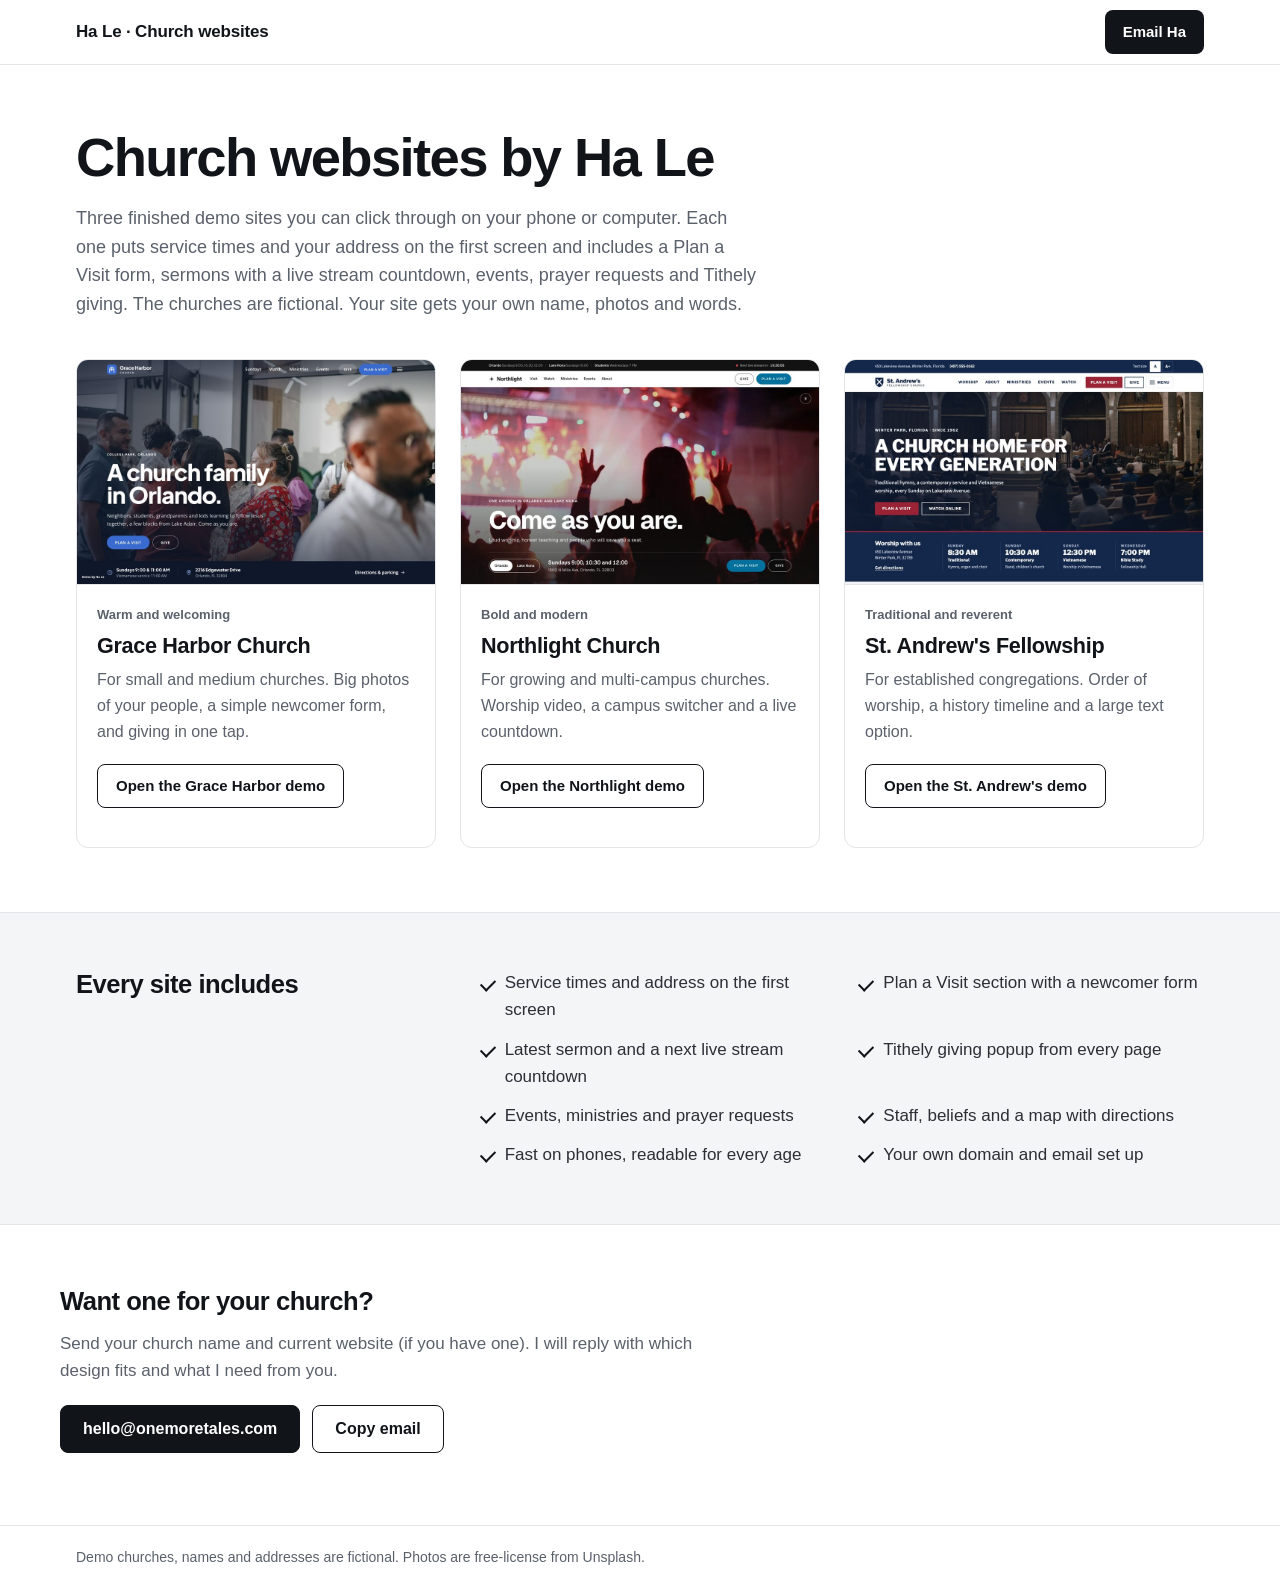
==== churches/index.html @ 7efd52bd "Add church websites at /churches; contact email hello@onemoretales.com" ====
<!doctype html>
<html lang="en">
<head>
<meta charset="utf-8">
<meta name="viewport" content="width=device-width, initial-scale=1, viewport-fit=cover">
<title>Church Websites by Ha Le</title>
<meta name="description" content="Three church website designs you can click through: warm, bold and traditional. Service times on the first screen, Plan a Visit, sermons, events, prayer and Tithely giving built in.">
<meta name="theme-color" content="#ffffff">
<style>
:root {
  --bg: #ffffff; --soft: #f4f5f7; --line: #e3e5e8; --ink: #111418; --text: #2b2f36; --muted: #5b616b;
  --font: -apple-system, BlinkMacSystemFont, "Segoe UI", Roboto, "Helvetica Neue", Arial, sans-serif;
}
* { box-sizing: border-box; }
html { -webkit-text-size-adjust: 100%; }
body { margin: 0; background: var(--bg); color: var(--text); font: 17px/1.6 var(--font); -webkit-font-smoothing: antialiased; }
a { color: inherit; }
img { display: block; max-width: 100%; height: auto; }
:focus-visible { outline: 3px solid #2563eb; outline-offset: 3px; }
.wrap { max-width: 1160px; margin: 0 auto; padding: 0 max(16px, env(safe-area-inset-left)); }
header.top { border-bottom: 1px solid var(--line); }
.top-in { display: flex; align-items: center; justify-content: space-between; gap: 16px; min-height: 64px; }
.name { display: inline-flex; align-items: center; min-height: 44px; font-weight: 700; color: var(--ink); text-decoration: none; letter-spacing: -0.01em; }
.top a.mail { display: inline-flex; align-items: center; min-height: 44px; padding: 0 18px; border-radius: 8px; background: var(--ink); color: #fff; text-decoration: none; font-weight: 600; font-size: 15px; }
.top a.mail:hover { background: #2b2f36; }
.intro { padding-top: 64px; padding-bottom: 40px; }
.intro h1, .intro p { max-width: 760px; text-wrap: balance; }
h1 { margin: 0 0 16px; color: var(--ink); font-size: clamp(2.2rem, 5vw, 3.4rem); line-height: 1.08; letter-spacing: -0.03em; font-weight: 750; }
.intro p { margin: 0; color: var(--muted); font-size: 1.125rem; }
.grid { display: grid; grid-template-columns: repeat(3, minmax(0, 1fr)); gap: 24px; padding-bottom: 64px; }
.demo { display: flex; flex-direction: column; border: 1px solid var(--line); border-radius: 12px; overflow: hidden; background: #fff; transition: border-color .15s ease-out, box-shadow .15s ease-out; }
.demo:hover { border-color: #c9cdd3; box-shadow: 0 6px 20px rgba(17,20,24,.08); }
.shot { display: block; aspect-ratio: 16 / 10; background: var(--soft); border-bottom: 1px solid var(--line); }
.shot img { width: 100%; height: 100%; object-fit: cover; object-position: top; }
.body { display: flex; flex-direction: column; gap: 8px; padding: 20px 20px 22px; flex: 1; }
.tag { margin: 0; font-size: 13px; font-weight: 600; color: var(--muted); }
.body h2 { margin: 0; font-size: 1.35rem; line-height: 1.2; color: var(--ink); letter-spacing: -0.015em; }
.body p.desc { margin: 0; color: var(--muted); font-size: 16px; }
.open { margin-top: auto; padding-top: 12px; }
.open a { display: inline-flex; align-items: center; gap: 8px; min-height: 44px; padding: 0 18px; border-radius: 8px; border: 1px solid var(--ink); color: var(--ink); text-decoration: none; font-weight: 600; font-size: 15px; transition: background-color .15s, color .15s; }
.open a:hover { background: var(--ink); color: #fff; }
.band { background: var(--soft); border-top: 1px solid var(--line); border-bottom: 1px solid var(--line); padding: 56px 0; }
.band-in { display: grid; grid-template-columns: 1fr 2fr; gap: 40px; }
.band h2 { margin: 0; font-size: 1.6rem; line-height: 1.2; color: var(--ink); letter-spacing: -0.02em; }
.list { margin: 0; padding: 0; list-style: none; display: grid; grid-template-columns: 1fr 1fr; gap: 12px 32px; }
.list li { padding-left: 26px; position: relative; }
.list li::before { content: ""; position: absolute; left: 2px; top: .55em; width: 12px; height: 7px; border-left: 2px solid var(--ink); border-bottom: 2px solid var(--ink); transform: rotate(-45deg); }
.contact { padding: 56px 0 72px; }
.contact h2 { margin: 0 0 8px; font-size: 1.6rem; color: var(--ink); letter-spacing: -0.02em; }
.contact p { margin: 0 0 20px; color: var(--muted); max-width: 40em; }
.row { display: flex; gap: 12px; flex-wrap: wrap; align-items: center; }
.btn { display: inline-flex; align-items: center; min-height: 48px; padding: 0 22px; border-radius: 8px; font: 600 16px var(--font); text-decoration: none; cursor: pointer; border: 1px solid var(--ink); }
.btn-dark { background: var(--ink); color: #fff; }
.btn-dark:hover { background: #2b2f36; }
.btn-line { background: #fff; color: var(--ink); }
.btn-line:hover { background: var(--soft); }
footer { border-top: 1px solid var(--line); padding: 20px 0 28px; color: var(--muted); font-size: 14px; }
@media (max-width: 960px) { .grid { grid-template-columns: 1fr 1fr; } .band-in { grid-template-columns: 1fr; gap: 20px; } }
@media (max-width: 640px) {
  .intro { padding-top: 40px; padding-bottom: 28px; }
  .intro p { text-wrap: pretty; }
  .grid { grid-template-columns: 1fr; gap: 16px; padding-bottom: 48px; }
  .list { grid-template-columns: 1fr; }
  .band, .contact { padding: 40px 0; }
  .top a.mail { padding: 0 14px; }
}
@media (prefers-reduced-motion: reduce) { * { transition: none !important; } }
</style>
</head>
<body>
<header class="top">
  <div class="wrap top-in">
    <a class="name" href="./">Ha Le · Church websites</a>
    <a class="mail" href="mailto:hello@onemoretales.com">Email Ha</a>
  </div>
</header>

<main>
  <section class="wrap intro">
    <h1>Church websites by Ha Le</h1>
    <p>Three finished demo sites you can click through on your phone or computer. Each one puts service times and your address on the first screen and includes a Plan a Visit form, sermons with a live stream countdown, events, prayer requests and Tithely giving. The churches are fictional. Your site gets your own name, photos and words.</p>
  </section>

  <section class="wrap grid" aria-label="Demo sites">
    <article class="demo">
      <a class="shot" href="grace/" tabindex="-1" aria-hidden="true"><img src="previews/grace.jpg" width="960" height="600" alt="" loading="lazy"></a>
      <div class="body">
        <p class="tag">Warm and welcoming</p>
        <h2>Grace Harbor Church</h2>
        <p class="desc">For small and medium churches. Big photos of your people, a simple newcomer form, and giving in one tap.</p>
        <p class="open"><a href="grace/">Open the Grace Harbor demo</a></p>
      </div>
    </article>
    <article class="demo">
      <a class="shot" href="bold/" tabindex="-1" aria-hidden="true"><img src="previews/bold.jpg" width="960" height="600" alt="" loading="lazy"></a>
      <div class="body">
        <p class="tag">Bold and modern</p>
        <h2>Northlight Church</h2>
        <p class="desc">For growing and multi-campus churches. Worship video, a campus switcher and a live countdown.</p>
        <p class="open"><a href="bold/">Open the Northlight demo</a></p>
      </div>
    </article>
    <article class="demo">
      <a class="shot" href="heritage/" tabindex="-1" aria-hidden="true"><img src="previews/heritage.jpg" width="960" height="600" alt="" loading="lazy"></a>
      <div class="body">
        <p class="tag">Traditional and reverent</p>
        <h2>St. Andrew's Fellowship</h2>
        <p class="desc">For established congregations. Order of worship, a history timeline and a large text option.</p>
        <p class="open"><a href="heritage/">Open the St. Andrew's demo</a></p>
      </div>
    </article>
  </section>

  <section class="band" aria-labelledby="inc-title">
    <div class="wrap band-in">
      <h2 id="inc-title">Every site includes</h2>
      <ul class="list">
        <li>Service times and address on the first screen</li>
        <li>Plan a Visit section with a newcomer form</li>
        <li>Latest sermon and a next live stream countdown</li>
        <li>Tithely giving popup from every page</li>
        <li>Events, ministries and prayer requests</li>
        <li>Staff, beliefs and a map with directions</li>
        <li>Fast on phones, readable for every age</li>
        <li>Your own domain and email set up</li>
      </ul>
    </div>
  </section>

  <section class="wrap contact" aria-labelledby="contact-title">
    <h2 id="contact-title">Want one for your church?</h2>
    <p>Send your church name and current website (if you have one). I will reply with which design fits and what I need from you.</p>
    <div class="row">
      <a class="btn btn-dark" href="mailto:hello@onemoretales.com">hello@onemoretales.com</a>
      <button class="btn btn-line" type="button" id="copy">Copy email</button>
    </div>
  </section>
</main>

<footer>
  <div class="wrap">Demo churches, names and addresses are fictional. Photos are free-license from Unsplash.</div>
</footer>
<script>
document.getElementById('copy').addEventListener('click', function () {
  var b = this, done = function (t) { b.textContent = t; setTimeout(function () { b.textContent = 'Copy email'; }, 1600); };
  if (navigator.clipboard) navigator.clipboard.writeText('hello@onemoretales.com').then(function () { done('Copied'); }, function () { done('hello@onemoretales.com'); });
  else done('hello@onemoretales.com');
});
</script>
</body>
</html>
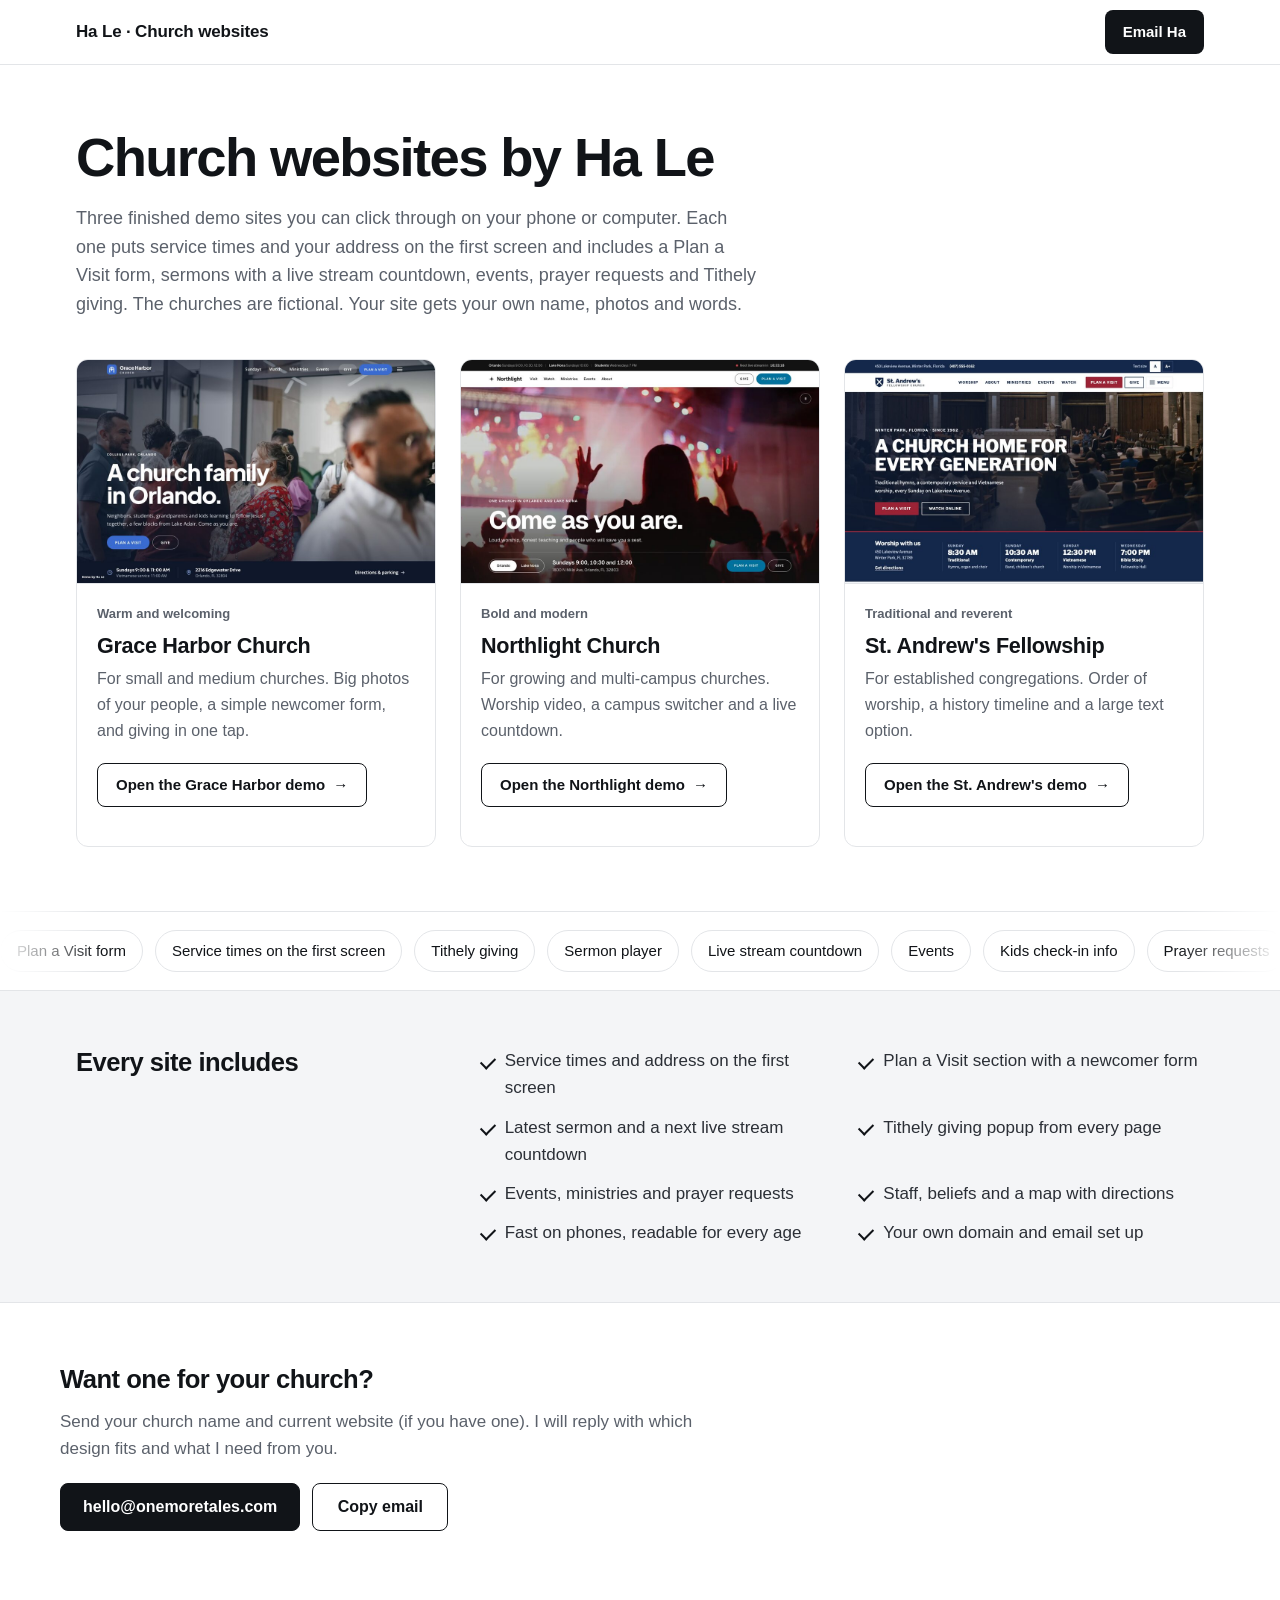
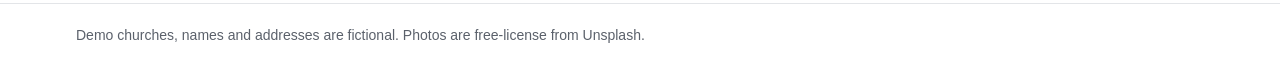
==== commit 15d972e7: "Grace Harbor demo and churches landing: smooth interactive effects" ====
--- a/churches/index.html
+++ b/churches/index.html
@@ -6,6 +6,7 @@
 <title>Church Websites by Ha Le</title>
 <meta name="description" content="Three church website designs you can click through: warm, bold and traditional. Service times on the first screen, Plan a Visit, sermons, events, prayer and Tithely giving built in.">
 <meta name="theme-color" content="#ffffff">
+<link rel="icon" href="../favicon.png">
 <style>
 :root {
   --bg: #ffffff; --soft: #f4f5f7; --line: #e3e5e8; --ink: #111418; --text: #2b2f36; --muted: #5b616b;
@@ -64,7 +65,48 @@
   .band, .contact { padding: 40px 0; }
   .top a.mail { padding: 0 14px; }
 }
-@media (prefers-reduced-motion: reduce) { * { transition: none !important; } }
+/* ---- interaction layer (transform/opacity only) ---- */
+:root { --ease: cubic-bezier(.2, .7, .3, 1); }
+header.top { position: sticky; top: 0; z-index: 10; background: #fff; transition: box-shadow .25s var(--ease); }
+header.top.scrolled { box-shadow: 0 6px 20px rgba(17,20,24,.07); }
+.top a.mail, .btn, .open a { transition: background-color .15s, color .15s, transform .18s var(--ease), box-shadow .18s var(--ease); }
+@media (hover: hover) {
+  .top a.mail:hover, .btn:hover, .open a:hover { transform: translateY(-2px); box-shadow: 0 8px 18px rgba(17,20,24,.16); }
+}
+.top a.mail:active, .btn:active, .open a:active { transform: scale(.97); box-shadow: none; transition-duration: .08s; }
+.intro > * { animation: rise .55s var(--ease) both; }
+.intro > :nth-child(2) { animation-delay: .07s; }
+.grid .demo { animation: rise .6s var(--ease) backwards; }
+.grid .demo:nth-child(1) { animation-delay: .14s; } .grid .demo:nth-child(2) { animation-delay: .21s; } .grid .demo:nth-child(3) { animation-delay: .28s; }
+@keyframes rise { from { opacity: 0; transform: translateY(18px); } }
+.demo { position: relative; transform: perspective(900px) rotateX(var(--rx, 0deg)) rotateY(var(--ry, 0deg)) translateY(var(--lift, 0px)); transition: transform .35s var(--ease), border-color .15s, box-shadow .3s var(--ease); }
+.demo.tilting { transition: transform .08s linear, border-color .15s, box-shadow .3s var(--ease); }
+@media (hover: hover) { .demo:hover { --lift: -6px; box-shadow: 0 18px 40px rgba(17,20,24,.12); } }
+.shot { overflow: hidden; position: relative; }
+.shot img { transition: transform .6s var(--ease); }
+@media (hover: hover) { .demo:hover .shot img { transform: scale(1.045); } }
+.shot::after { content: ""; position: absolute; inset: 0; background: radial-gradient(circle at var(--gx, 50%) var(--gy, 0%), rgba(255,255,255,.28), rgba(255,255,255,0) 55%); opacity: 0; transition: opacity .3s; pointer-events: none; }
+.demo.tilting .shot::after { opacity: 1; }
+.open a::after { content: "\2192"; display: inline-block; transition: transform .2s var(--ease); }
+.open a:hover::after { transform: translateX(4px); }
+.marquee { overflow: hidden; border-top: 1px solid var(--line); padding: 18px 0; mask-image: linear-gradient(90deg, transparent, #000 8%, #000 92%, transparent); -webkit-mask-image: linear-gradient(90deg, transparent, #000 8%, #000 92%, transparent); }
+.mq-track { display: flex; gap: 12px; width: max-content; animation: mq 40s linear infinite; }
+.marquee:hover .mq-track { animation-play-state: paused; }
+.mq-track span { white-space: nowrap; padding: 8px 16px; border: 1px solid var(--line); border-radius: 999px; font-size: 15px; color: var(--ink); background: #fff; }
+@keyframes mq { to { transform: translateX(-50%); } }
+.rv { opacity: 0; translate: 0 16px; }
+.rv.in { opacity: 1; translate: 0 0; transition: opacity .45s var(--ease) var(--d, 0s), translate .45s var(--ease) var(--d, 0s); }
+.list li::before { transition: transform .3s var(--ease) var(--d, 0s); }
+.list li.rv::before { transform: rotate(-45deg) scale(0); }
+.list li.rv.in::before { transform: rotate(-45deg) scale(1); }
+#copy { min-width: 8.5em; justify-content: center; }
+#copy.done { background: var(--ink); color: #fff; }
+@media (prefers-reduced-motion: reduce) {
+  *, *::before, *::after { animation: none !important; transition: none !important; }
+  .rv { opacity: 1 !important; translate: none !important; }
+  .demo { transform: none !important; }
+  .mq-track { flex-wrap: wrap; width: auto; }
+}
 </style>
 </head>
 <body>
@@ -111,6 +153,13 @@
     </article>
   </section>
 
+  <div class="marquee" aria-hidden="true">
+    <div class="mq-track">
+      <span>Plan a Visit form</span><span>Service times on the first screen</span><span>Tithely giving</span><span>Sermon player</span><span>Live stream countdown</span><span>Events</span><span>Kids check-in info</span><span>Prayer requests</span><span>Staff and beliefs</span><span>Map and directions</span><span>Fast on phones</span>
+      <span>Plan a Visit form</span><span>Service times on the first screen</span><span>Tithely giving</span><span>Sermon player</span><span>Live stream countdown</span><span>Events</span><span>Kids check-in info</span><span>Prayer requests</span><span>Staff and beliefs</span><span>Map and directions</span><span>Fast on phones</span>
+    </div>
+  </div>
+
   <section class="band" aria-labelledby="inc-title">
     <div class="wrap band-in">
       <h2 id="inc-title">Every site includes</h2>
@@ -141,11 +190,54 @@
   <div class="wrap">Demo churches, names and addresses are fictional. Photos are free-license from Unsplash.</div>
 </footer>
 <script>
-document.getElementById('copy').addEventListener('click', function () {
-  var b = this, done = function (t) { b.textContent = t; setTimeout(function () { b.textContent = 'Copy email'; }, 1600); };
-  if (navigator.clipboard) navigator.clipboard.writeText('hello@onemoretales.com').then(function () { done('Copied'); }, function () { done('hello@onemoretales.com'); });
-  else done('hello@onemoretales.com');
-});
+(function () {
+  var reduce = matchMedia('(prefers-reduced-motion: reduce)').matches, hasIO = 'IntersectionObserver' in window;
+  /* sticky header gains a shadow once the page scrolls (sentinel, no scroll handler) */
+  var top = document.querySelector('header.top'), intro = document.querySelector('.intro');
+  if (hasIO) new IntersectionObserver(function (e) { top.classList.toggle('scrolled', !e[0].isIntersecting); }, { rootMargin: '-65px 0px 0px 0px', threshold: 0.99 }).observe(intro.querySelector('h1'));
+  /* reveal the includes list once, with a stagger; nothing is hidden without JS */
+  if (hasIO && !reduce) {
+    var els = [].slice.call(document.querySelectorAll('.band h2, .list li, .contact > *')), tops = els.map(function (el) { return el.getBoundingClientRect().top; }), vh = innerHeight;
+    var io = new IntersectionObserver(function (en) { en.forEach(function (e) { if (e.isIntersecting) { io.unobserve(e.target); e.target.classList.add('in'); } }); }, { rootMargin: '0px 0px -8% 0px' });
+    els.forEach(function (el, i) {
+      if (tops[i] < vh) return;
+      var k = el.parentElement.classList.contains('list') ? [].indexOf.call(el.parentElement.children, el) : 0;
+      el.style.setProperty('--d', Math.min(k * 0.05, 0.35) + 's');
+      el.classList.add('rv'); io.observe(el);
+    });
+    setTimeout(function () { els.forEach(function (el) { el.classList.add('in'); }); }, 4000);
+  }
+  /* cards tilt toward the pointer (mouse only, one rAF per move) */
+  if (!reduce && matchMedia('(hover: hover) and (pointer: fine)').matches) {
+    [].forEach.call(document.querySelectorAll('.demo'), function (card) {
+      var raf = 0, x = 0, y = 0, box = null;
+      card.addEventListener('pointerenter', function () { box = card.getBoundingClientRect(); card.classList.add('tilting'); });
+      card.addEventListener('pointermove', function (e) {
+        x = e.clientX; y = e.clientY;
+        if (raf) return;
+        raf = requestAnimationFrame(function () {
+          raf = 0; if (!box) return;
+          var px = (x - box.left) / box.width, py = (y - box.top) / box.height;
+          card.style.setProperty('--ry', ((px - 0.5) * 6).toFixed(2) + 'deg');
+          card.style.setProperty('--rx', ((0.5 - py) * 5).toFixed(2) + 'deg');
+          card.style.setProperty('--gx', (px * 100).toFixed(0) + '%');
+          card.style.setProperty('--gy', (py * 100).toFixed(0) + '%');
+        });
+      }, { passive: true });
+      card.addEventListener('pointerleave', function () {
+        box = null; card.classList.remove('tilting');
+        card.style.setProperty('--rx', '0deg'); card.style.setProperty('--ry', '0deg');
+      });
+    });
+  }
+  /* copy email with feedback; width is fixed so the row never shifts */
+  var b = document.getElementById('copy');
+  b.addEventListener('click', function () {
+    var done = function (t) { b.textContent = t; b.classList.add('done'); setTimeout(function () { b.textContent = 'Copy email'; b.classList.remove('done'); }, 1600); };
+    if (navigator.clipboard) navigator.clipboard.writeText('hello@onemoretales.com').then(function () { done('Copied'); }, function () { done('Select the address'); });
+    else done('Select the address');
+  });
+})();
 </script>
 </body>
 </html>
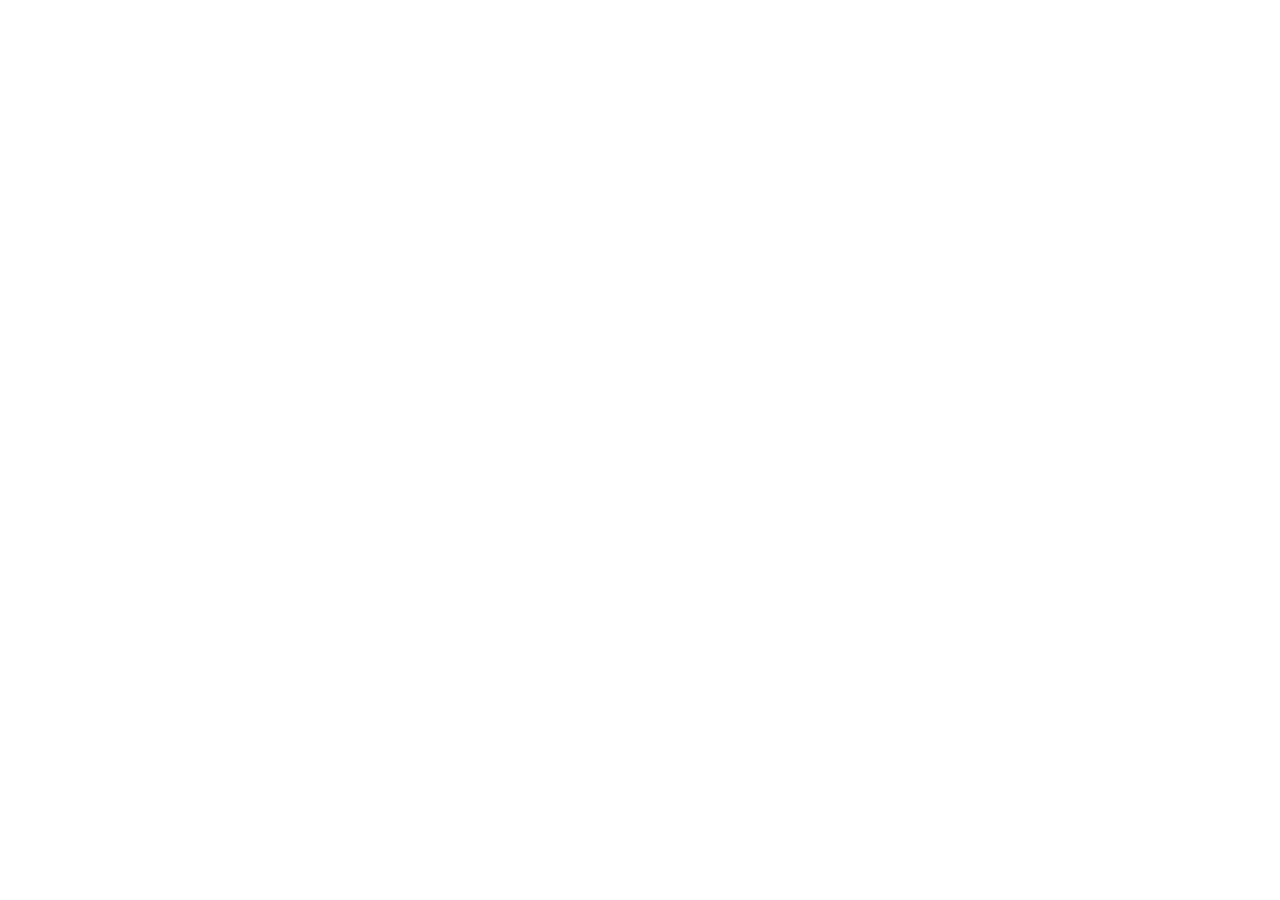
==== commit c61b23f5: "Church demos moved to onemorecompany.net" ====
--- a/churches/index.html
+++ b/churches/index.html
@@ -1,243 +1 @@
-<!doctype html>
-<html lang="en">
-<head>
-<meta charset="utf-8">
-<meta name="viewport" content="width=device-width, initial-scale=1, viewport-fit=cover">
-<title>Church Websites by Ha Le</title>
-<meta name="description" content="Three church website designs you can click through: warm, bold and traditional. Service times on the first screen, Plan a Visit, sermons, events, prayer and Tithely giving built in.">
-<meta name="theme-color" content="#ffffff">
-<link rel="icon" href="../favicon.png">
-<style>
-:root {
-  --bg: #ffffff; --soft: #f4f5f7; --line: #e3e5e8; --ink: #111418; --text: #2b2f36; --muted: #5b616b;
-  --font: -apple-system, BlinkMacSystemFont, "Segoe UI", Roboto, "Helvetica Neue", Arial, sans-serif;
-}
-* { box-sizing: border-box; }
-html { -webkit-text-size-adjust: 100%; }
-body { margin: 0; background: var(--bg); color: var(--text); font: 17px/1.6 var(--font); -webkit-font-smoothing: antialiased; }
-a { color: inherit; }
-img { display: block; max-width: 100%; height: auto; }
-:focus-visible { outline: 3px solid #2563eb; outline-offset: 3px; }
-.wrap { max-width: 1160px; margin: 0 auto; padding: 0 max(16px, env(safe-area-inset-left)); }
-header.top { border-bottom: 1px solid var(--line); }
-.top-in { display: flex; align-items: center; justify-content: space-between; gap: 16px; min-height: 64px; }
-.name { display: inline-flex; align-items: center; min-height: 44px; font-weight: 700; color: var(--ink); text-decoration: none; letter-spacing: -0.01em; }
-.top a.mail { display: inline-flex; align-items: center; min-height: 44px; padding: 0 18px; border-radius: 8px; background: var(--ink); color: #fff; text-decoration: none; font-weight: 600; font-size: 15px; }
-.top a.mail:hover { background: #2b2f36; }
-.intro { padding-top: 64px; padding-bottom: 40px; }
-.intro h1, .intro p { max-width: 760px; text-wrap: balance; }
-h1 { margin: 0 0 16px; color: var(--ink); font-size: clamp(2.2rem, 5vw, 3.4rem); line-height: 1.08; letter-spacing: -0.03em; font-weight: 750; }
-.intro p { margin: 0; color: var(--muted); font-size: 1.125rem; }
-.grid { display: grid; grid-template-columns: repeat(3, minmax(0, 1fr)); gap: 24px; padding-bottom: 64px; }
-.demo { display: flex; flex-direction: column; border: 1px solid var(--line); border-radius: 12px; overflow: hidden; background: #fff; transition: border-color .15s ease-out, box-shadow .15s ease-out; }
-.demo:hover { border-color: #c9cdd3; box-shadow: 0 6px 20px rgba(17,20,24,.08); }
-.shot { display: block; aspect-ratio: 16 / 10; background: var(--soft); border-bottom: 1px solid var(--line); }
-.shot img { width: 100%; height: 100%; object-fit: cover; object-position: top; }
-.body { display: flex; flex-direction: column; gap: 8px; padding: 20px 20px 22px; flex: 1; }
-.tag { margin: 0; font-size: 13px; font-weight: 600; color: var(--muted); }
-.body h2 { margin: 0; font-size: 1.35rem; line-height: 1.2; color: var(--ink); letter-spacing: -0.015em; }
-.body p.desc { margin: 0; color: var(--muted); font-size: 16px; }
-.open { margin-top: auto; padding-top: 12px; }
-.open a { display: inline-flex; align-items: center; gap: 8px; min-height: 44px; padding: 0 18px; border-radius: 8px; border: 1px solid var(--ink); color: var(--ink); text-decoration: none; font-weight: 600; font-size: 15px; transition: background-color .15s, color .15s; }
-.open a:hover { background: var(--ink); color: #fff; }
-.band { background: var(--soft); border-top: 1px solid var(--line); border-bottom: 1px solid var(--line); padding: 56px 0; }
-.band-in { display: grid; grid-template-columns: 1fr 2fr; gap: 40px; }
-.band h2 { margin: 0; font-size: 1.6rem; line-height: 1.2; color: var(--ink); letter-spacing: -0.02em; }
-.list { margin: 0; padding: 0; list-style: none; display: grid; grid-template-columns: 1fr 1fr; gap: 12px 32px; }
-.list li { padding-left: 26px; position: relative; }
-.list li::before { content: ""; position: absolute; left: 2px; top: .55em; width: 12px; height: 7px; border-left: 2px solid var(--ink); border-bottom: 2px solid var(--ink); transform: rotate(-45deg); }
-.contact { padding: 56px 0 72px; }
-.contact h2 { margin: 0 0 8px; font-size: 1.6rem; color: var(--ink); letter-spacing: -0.02em; }
-.contact p { margin: 0 0 20px; color: var(--muted); max-width: 40em; }
-.row { display: flex; gap: 12px; flex-wrap: wrap; align-items: center; }
-.btn { display: inline-flex; align-items: center; min-height: 48px; padding: 0 22px; border-radius: 8px; font: 600 16px var(--font); text-decoration: none; cursor: pointer; border: 1px solid var(--ink); }
-.btn-dark { background: var(--ink); color: #fff; }
-.btn-dark:hover { background: #2b2f36; }
-.btn-line { background: #fff; color: var(--ink); }
-.btn-line:hover { background: var(--soft); }
-footer { border-top: 1px solid var(--line); padding: 20px 0 28px; color: var(--muted); font-size: 14px; }
-@media (max-width: 960px) { .grid { grid-template-columns: 1fr 1fr; } .band-in { grid-template-columns: 1fr; gap: 20px; } }
-@media (max-width: 640px) {
-  .intro { padding-top: 40px; padding-bottom: 28px; }
-  .intro p { text-wrap: pretty; }
-  .grid { grid-template-columns: 1fr; gap: 16px; padding-bottom: 48px; }
-  .list { grid-template-columns: 1fr; }
-  .band, .contact { padding: 40px 0; }
-  .top a.mail { padding: 0 14px; }
-}
-/* ---- interaction layer (transform/opacity only) ---- */
-:root { --ease: cubic-bezier(.2, .7, .3, 1); }
-header.top { position: sticky; top: 0; z-index: 10; background: #fff; transition: box-shadow .25s var(--ease); }
-header.top.scrolled { box-shadow: 0 6px 20px rgba(17,20,24,.07); }
-.top a.mail, .btn, .open a { transition: background-color .15s, color .15s, transform .18s var(--ease), box-shadow .18s var(--ease); }
-@media (hover: hover) {
-  .top a.mail:hover, .btn:hover, .open a:hover { transform: translateY(-2px); box-shadow: 0 8px 18px rgba(17,20,24,.16); }
-}
-.top a.mail:active, .btn:active, .open a:active { transform: scale(.97); box-shadow: none; transition-duration: .08s; }
-.intro > * { animation: rise .55s var(--ease) both; }
-.intro > :nth-child(2) { animation-delay: .07s; }
-.grid .demo { animation: rise .6s var(--ease) backwards; }
-.grid .demo:nth-child(1) { animation-delay: .14s; } .grid .demo:nth-child(2) { animation-delay: .21s; } .grid .demo:nth-child(3) { animation-delay: .28s; }
-@keyframes rise { from { opacity: 0; transform: translateY(18px); } }
-.demo { position: relative; transform: perspective(900px) rotateX(var(--rx, 0deg)) rotateY(var(--ry, 0deg)) translateY(var(--lift, 0px)); transition: transform .35s var(--ease), border-color .15s, box-shadow .3s var(--ease); }
-.demo.tilting { transition: transform .08s linear, border-color .15s, box-shadow .3s var(--ease); }
-@media (hover: hover) { .demo:hover { --lift: -6px; box-shadow: 0 18px 40px rgba(17,20,24,.12); } }
-.shot { overflow: hidden; position: relative; }
-.shot img { transition: transform .6s var(--ease); }
-@media (hover: hover) { .demo:hover .shot img { transform: scale(1.045); } }
-.shot::after { content: ""; position: absolute; inset: 0; background: radial-gradient(circle at var(--gx, 50%) var(--gy, 0%), rgba(255,255,255,.28), rgba(255,255,255,0) 55%); opacity: 0; transition: opacity .3s; pointer-events: none; }
-.demo.tilting .shot::after { opacity: 1; }
-.open a::after { content: "\2192"; display: inline-block; transition: transform .2s var(--ease); }
-.open a:hover::after { transform: translateX(4px); }
-.marquee { overflow: hidden; border-top: 1px solid var(--line); padding: 18px 0; mask-image: linear-gradient(90deg, transparent, #000 8%, #000 92%, transparent); -webkit-mask-image: linear-gradient(90deg, transparent, #000 8%, #000 92%, transparent); }
-.mq-track { display: flex; gap: 12px; width: max-content; animation: mq 40s linear infinite; }
-.marquee:hover .mq-track { animation-play-state: paused; }
-.mq-track span { white-space: nowrap; padding: 8px 16px; border: 1px solid var(--line); border-radius: 999px; font-size: 15px; color: var(--ink); background: #fff; }
-@keyframes mq { to { transform: translateX(-50%); } }
-.rv { opacity: 0; translate: 0 16px; }
-.rv.in { opacity: 1; translate: 0 0; transition: opacity .45s var(--ease) var(--d, 0s), translate .45s var(--ease) var(--d, 0s); }
-.list li::before { transition: transform .3s var(--ease) var(--d, 0s); }
-.list li.rv::before { transform: rotate(-45deg) scale(0); }
-.list li.rv.in::before { transform: rotate(-45deg) scale(1); }
-#copy { min-width: 8.5em; justify-content: center; }
-#copy.done { background: var(--ink); color: #fff; }
-@media (prefers-reduced-motion: reduce) {
-  *, *::before, *::after { animation: none !important; transition: none !important; }
-  .rv { opacity: 1 !important; translate: none !important; }
-  .demo { transform: none !important; }
-  .mq-track { flex-wrap: wrap; width: auto; }
-}
-</style>
-</head>
-<body>
-<header class="top">
-  <div class="wrap top-in">
-    <a class="name" href="./">Ha Le · Church websites</a>
-    <a class="mail" href="mailto:hello@onemoretales.com">Email Ha</a>
-  </div>
-</header>
-
-<main>
-  <section class="wrap intro">
-    <h1>Church websites by Ha Le</h1>
-    <p>Three finished demo sites you can click through on your phone or computer. Each one puts service times and your address on the first screen and includes a Plan a Visit form, sermons with a live stream countdown, events, prayer requests and Tithely giving. The churches are fictional. Your site gets your own name, photos and words.</p>
-  </section>
-
-  <section class="wrap grid" aria-label="Demo sites">
-    <article class="demo">
-      <a class="shot" href="grace/" tabindex="-1" aria-hidden="true"><img src="previews/grace.jpg" width="960" height="600" alt="" loading="lazy"></a>
-      <div class="body">
-        <p class="tag">Warm and welcoming</p>
-        <h2>Grace Harbor Church</h2>
-        <p class="desc">For small and medium churches. Big photos of your people, a simple newcomer form, and giving in one tap.</p>
-        <p class="open"><a href="grace/">Open the Grace Harbor demo</a></p>
-      </div>
-    </article>
-    <article class="demo">
-      <a class="shot" href="bold/" tabindex="-1" aria-hidden="true"><img src="previews/bold.jpg" width="960" height="600" alt="" loading="lazy"></a>
-      <div class="body">
-        <p class="tag">Bold and modern</p>
-        <h2>Northlight Church</h2>
-        <p class="desc">For growing and multi-campus churches. Worship video, a campus switcher and a live countdown.</p>
-        <p class="open"><a href="bold/">Open the Northlight demo</a></p>
-      </div>
-    </article>
-    <article class="demo">
-      <a class="shot" href="heritage/" tabindex="-1" aria-hidden="true"><img src="previews/heritage.jpg" width="960" height="600" alt="" loading="lazy"></a>
-      <div class="body">
-        <p class="tag">Traditional and reverent</p>
-        <h2>St. Andrew's Fellowship</h2>
-        <p class="desc">For established congregations. Order of worship, a history timeline and a large text option.</p>
-        <p class="open"><a href="heritage/">Open the St. Andrew's demo</a></p>
-      </div>
-    </article>
-  </section>
-
-  <div class="marquee" aria-hidden="true">
-    <div class="mq-track">
-      <span>Plan a Visit form</span><span>Service times on the first screen</span><span>Tithely giving</span><span>Sermon player</span><span>Live stream countdown</span><span>Events</span><span>Kids check-in info</span><span>Prayer requests</span><span>Staff and beliefs</span><span>Map and directions</span><span>Fast on phones</span>
-      <span>Plan a Visit form</span><span>Service times on the first screen</span><span>Tithely giving</span><span>Sermon player</span><span>Live stream countdown</span><span>Events</span><span>Kids check-in info</span><span>Prayer requests</span><span>Staff and beliefs</span><span>Map and directions</span><span>Fast on phones</span>
-    </div>
-  </div>
-
-  <section class="band" aria-labelledby="inc-title">
-    <div class="wrap band-in">
-      <h2 id="inc-title">Every site includes</h2>
-      <ul class="list">
-        <li>Service times and address on the first screen</li>
-        <li>Plan a Visit section with a newcomer form</li>
-        <li>Latest sermon and a next live stream countdown</li>
-        <li>Tithely giving popup from every page</li>
-        <li>Events, ministries and prayer requests</li>
-        <li>Staff, beliefs and a map with directions</li>
-        <li>Fast on phones, readable for every age</li>
-        <li>Your own domain and email set up</li>
-      </ul>
-    </div>
-  </section>
-
-  <section class="wrap contact" aria-labelledby="contact-title">
-    <h2 id="contact-title">Want one for your church?</h2>
-    <p>Send your church name and current website (if you have one). I will reply with which design fits and what I need from you.</p>
-    <div class="row">
-      <a class="btn btn-dark" href="mailto:hello@onemoretales.com">hello@onemoretales.com</a>
-      <button class="btn btn-line" type="button" id="copy">Copy email</button>
-    </div>
-  </section>
-</main>
-
-<footer>
-  <div class="wrap">Demo churches, names and addresses are fictional. Photos are free-license from Unsplash.</div>
-</footer>
-<script>
-(function () {
-  var reduce = matchMedia('(prefers-reduced-motion: reduce)').matches, hasIO = 'IntersectionObserver' in window;
-  /* sticky header gains a shadow once the page scrolls (sentinel, no scroll handler) */
-  var top = document.querySelector('header.top'), intro = document.querySelector('.intro');
-  if (hasIO) new IntersectionObserver(function (e) { top.classList.toggle('scrolled', !e[0].isIntersecting); }, { rootMargin: '-65px 0px 0px 0px', threshold: 0.99 }).observe(intro.querySelector('h1'));
-  /* reveal the includes list once, with a stagger; nothing is hidden without JS */
-  if (hasIO && !reduce) {
-    var els = [].slice.call(document.querySelectorAll('.band h2, .list li, .contact > *')), tops = els.map(function (el) { return el.getBoundingClientRect().top; }), vh = innerHeight;
-    var io = new IntersectionObserver(function (en) { en.forEach(function (e) { if (e.isIntersecting) { io.unobserve(e.target); e.target.classList.add('in'); } }); }, { rootMargin: '0px 0px -8% 0px' });
-    els.forEach(function (el, i) {
-      if (tops[i] < vh) return;
-      var k = el.parentElement.classList.contains('list') ? [].indexOf.call(el.parentElement.children, el) : 0;
-      el.style.setProperty('--d', Math.min(k * 0.05, 0.35) + 's');
-      el.classList.add('rv'); io.observe(el);
-    });
-    setTimeout(function () { els.forEach(function (el) { el.classList.add('in'); }); }, 4000);
-  }
-  /* cards tilt toward the pointer (mouse only, one rAF per move) */
-  if (!reduce && matchMedia('(hover: hover) and (pointer: fine)').matches) {
-    [].forEach.call(document.querySelectorAll('.demo'), function (card) {
-      var raf = 0, x = 0, y = 0, box = null;
-      card.addEventListener('pointerenter', function () { box = card.getBoundingClientRect(); card.classList.add('tilting'); });
-      card.addEventListener('pointermove', function (e) {
-        x = e.clientX; y = e.clientY;
-        if (raf) return;
-        raf = requestAnimationFrame(function () {
-          raf = 0; if (!box) return;
-          var px = (x - box.left) / box.width, py = (y - box.top) / box.height;
-          card.style.setProperty('--ry', ((px - 0.5) * 6).toFixed(2) + 'deg');
-          card.style.setProperty('--rx', ((0.5 - py) * 5).toFixed(2) + 'deg');
-          card.style.setProperty('--gx', (px * 100).toFixed(0) + '%');
-          card.style.setProperty('--gy', (py * 100).toFixed(0) + '%');
-        });
-      }, { passive: true });
-      card.addEventListener('pointerleave', function () {
-        box = null; card.classList.remove('tilting');
-        card.style.setProperty('--rx', '0deg'); card.style.setProperty('--ry', '0deg');
-      });
-    });
-  }
-  /* copy email with feedback; width is fixed so the row never shifts */
-  var b = document.getElementById('copy');
-  b.addEventListener('click', function () {
-    var done = function (t) { b.textContent = t; b.classList.add('done'); setTimeout(function () { b.textContent = 'Copy email'; b.classList.remove('done'); }, 1600); };
-    if (navigator.clipboard) navigator.clipboard.writeText('hello@onemoretales.com').then(function () { done('Copied'); }, function () { done('Select the address'); });
-    else done('Select the address');
-  });
-})();
-</script>
-</body>
-</html>
+<!doctype html><html lang="en"><head><meta charset="utf-8"><title>Moved to onemorecompany.net</title><link rel="canonical" href="https://onemorecompany.net/churches/"><meta http-equiv="refresh" content="0; url=https://onemorecompany.net/churches/"><meta name="robots" content="noindex"></head><body><p>This page moved to <a href="https://onemorecompany.net/churches/">onemorecompany.net/churches/</a>.</p><script>location.replace('https://onemorecompany.net/churches/'+location.hash)</script></body></html>
